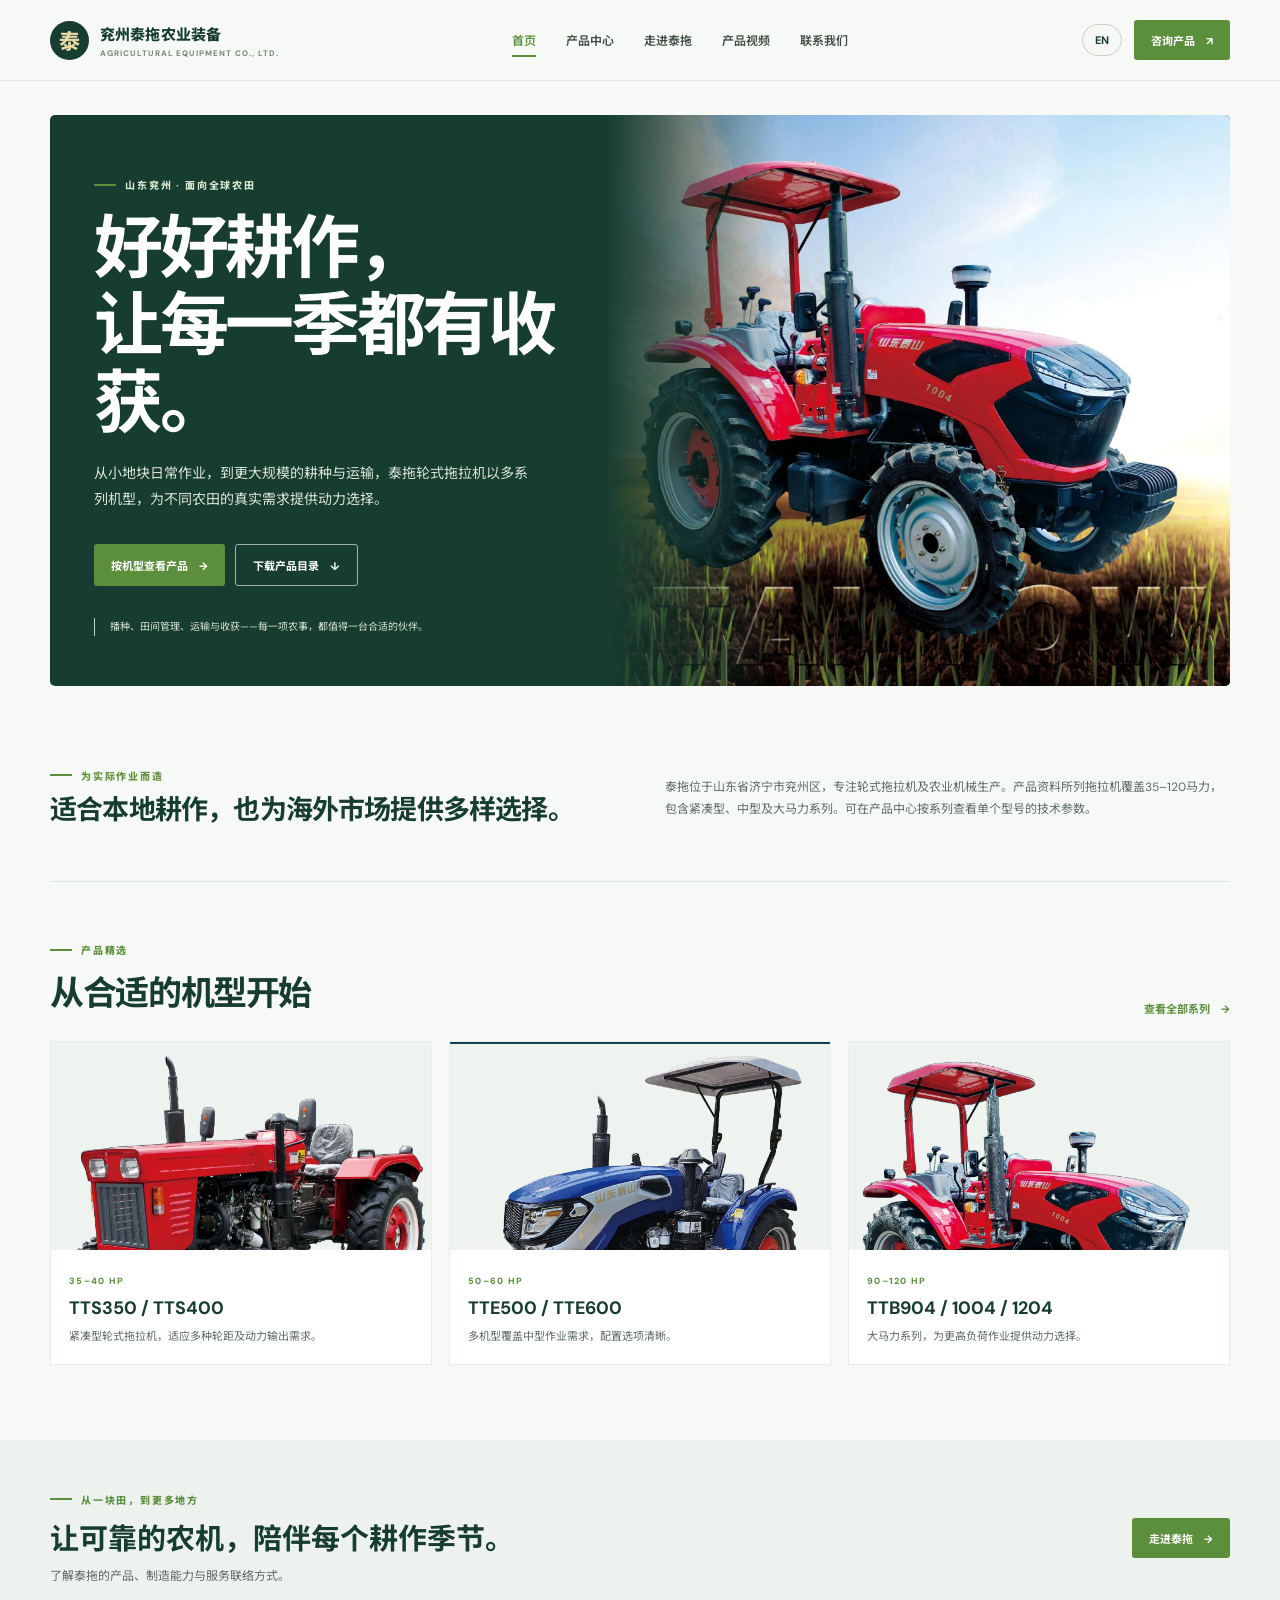
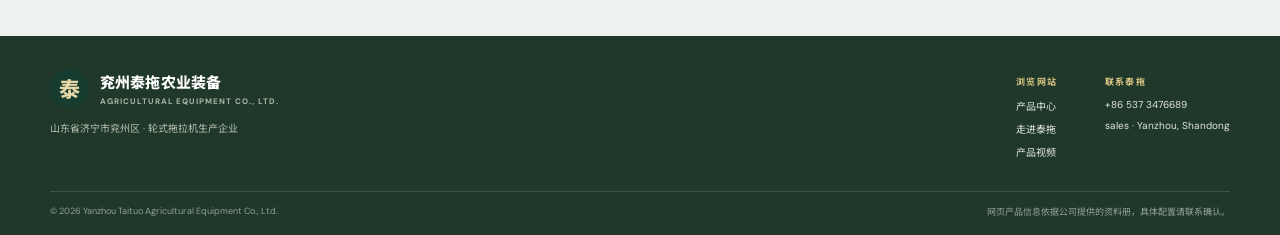
==== index.html @ d7dac6b2 "Add files via upload" ====
<!doctype html><html lang="zh-CN"><head><meta charset="utf-8"><meta name="viewport" content="width=device-width,initial-scale=1"><meta name="theme-color" content="#ffffff"><title>兖州泰拖农业装备有限公司 | Taituo Tractors</title><meta name="description" content="泰拖轮式拖拉机产品与企业介绍。Taituo wheeled tractors for farms at home and overseas."><link rel="stylesheet" href="site.css"></head><body>
<header class="site-header"><div class="wrap nav"><a class="brand" href="index.html"><span class="brandmark">泰</span><span><span class="brandname" data-zh="兖州泰拖农业装备" data-en="YANZHOU TAITUO">兖州泰拖农业装备</span><small>AGRICULTURAL EQUIPMENT CO., LTD.</small></span></a><nav class="navlinks"><a class="active" href="index.html" data-zh="首页" data-en="Home">首页</a><a href="products.html" data-zh="产品中心" data-en="Products">产品中心</a><a href="company.html" data-zh="走进泰拖" data-en="Our company">走进泰拖</a><a href="videos.html" data-zh="产品视频" data-en="Videos">产品视频</a><a href="contact.html" data-zh="联系我们" data-en="Contact">联系我们</a></nav><div class="navtools"><button class="lang" data-lang-button>EN</button><a class="nav-cta" href="contact.html" data-zh="咨询产品　↗" data-en="Enquire　↗">咨询产品　↗</a><button class="mobile-menu" aria-label="Menu">☰</button></div></div></header>
<main class="page"><section class="hero-home"><div class="wrap hero-grid"><div class="hero-text"><div class="eyebrow" data-zh="山东兖州 · 面向全球农田" data-en="YANZHOU, CHINA · FOR GROWING REGIONS WORLDWIDE">山东兖州 · 面向全球农田</div><h1 data-zh="好好耕作，<br>让每一季都有收获。" data-en="Made for the work.<br>Ready for every season.">好好耕作，<br>让每一季都有收获。</h1><p data-zh="从小地块日常作业，到更大规模的耕种与运输，泰拖轮式拖拉机以多系列机型，为不同农田的真实需求提供动力选择。" data-en="From everyday jobs on smaller plots to larger-scale cultivation and transport, Taituo's wheeled tractor range offers practical practical power choices for different field conditions.">从小地块日常作业，到更大规模的耕种与运输，泰拖轮式拖拉机以多系列机型，为不同农田的真实需求提供动力选择。</p><div class="hero-actions"><a class="btn" href="products.html" data-zh="按机型查看产品　→" data-en="Explore the range　→">按机型查看产品　→</a><a class="btn outline" href="taituo-catalogue.pdf" download data-zh="下载产品目录　↓" data-en="Download catalogue　↓">下载产品目录　↓</a></div><div class="season-line" data-zh="播种、田间管理、运输与收获——每一项农事，都值得一台合适的伙伴。" data-en="Planting, field care, transport and harvest—every season deserves the right partner.">播种、田间管理、运输与收获——每一项农事，都值得一台合适的伙伴。</div></div><div class="hero-photo" role="img" aria-label="Taituo tractor in a field"></div></div></section>
<section class="wrap intro-row"><div><div class="eyebrow" data-zh="为实际作业而造" data-en="DESIGNED AROUND REAL FARM WORK">为实际作业而造</div><h2 data-zh="适合本地耕作，也为海外市场提供多样选择。" data-en="Rooted in local farming. Ready for global markets.">适合本地耕作，也为海外市场提供多样选择。</h2></div><p data-zh="泰拖位于山东省济宁市兖州区，专注轮式拖拉机及农业机械生产。产品资料所列拖拉机覆盖35–120马力，包含紧凑型、中型及大马力系列。可在产品中心按系列查看单个型号的技术参数。" data-en="Based in Yanzhou, Jining, Shandong, Taituo focuses on wheeled tractors and agricultural machinery. The supplied catalogue covers 35–120 hp, with compact, mid-range and higher-power series. Visit Products to compare specifications by model.">泰拖位于山东省济宁市兖州区，专注轮式拖拉机及农业机械生产。产品资料所列拖拉机覆盖35–120马力，包含紧凑型、中型及大马力系列。可在产品中心按系列查看单个型号的技术参数。</p></section>
<section class="wrap feature-section"><div class="section-head"><div><div class="eyebrow" data-zh="产品精选" data-en="FROM THE TAITUO RANGE">产品精选</div><h2 data-zh="从合适的机型开始" data-en="Find the right fit">从合适的机型开始</h2></div><a class="text-link" href="products.html" data-zh="查看全部系列　→" data-en="See all series　→">查看全部系列　→</a></div><div class="feature-grid"><a class="feature-card" href="products.html#compact"><div class="feature-img"><img src="tractor-hd-5.png" alt="TTS350 series tractor"></div><div class="feature-info"><span>35–40 HP</span><h3>TTS350 / TTS400</h3><p data-zh="紧凑型轮式拖拉机，适应多种轮距及动力输出需求。" data-en="Compact wheeled tractors with multiple track and PTO configurations.">紧凑型轮式拖拉机，适应多种轮距及动力输出需求。</p></div></a><a class="feature-card" href="products.html#mid"><div class="feature-img"><img src="tractor-hd-4.png" alt="TTE500 series tractor"></div><div class="feature-info"><span>50–60 HP</span><h3>TTE500 / TTE600</h3><p data-zh="多机型覆盖中型作业需求，配置选项清晰。" data-en="A versatile mid-range lineup with clearly defined options.">多机型覆盖中型作业需求，配置选项清晰。</p></div></a><a class="feature-card" href="products.html#high"><div class="feature-img"><img src="tractor-hd-7.png" alt="TTB1204 series tractor"></div><div class="feature-info"><span>90–120 HP</span><h3>TTB904 / 1004 / 1204</h3><p data-zh="大马力系列，为更高负荷作业提供动力选择。" data-en="Higher-power options for demanding field operations.">大马力系列，为更高负荷作业提供动力选择。</p></div></a></div></section>
<section class="season-band"><div class="wrap season-band-inner"><div><div class="eyebrow" data-zh="从一块田，到更多地方" data-en="FROM ONE FIELD TO MANY">从一块田，到更多地方</div><h2 data-zh="让可靠的农机，陪伴每个耕作季节。" data-en="Reliable machinery, season after season.">让可靠的农机，陪伴每个耕作季节。</h2><p data-zh="了解泰拖的产品、制造能力与服务联络方式。" data-en="Explore the machinery, manufacturing and support behind Taituo.">了解泰拖的产品、制造能力与服务联络方式。</p></div><a class="btn" href="company.html" data-zh="走进泰拖　→" data-en="Meet Taituo　→">走进泰拖　→</a></div></section></main>
<footer class="footer"><div class="wrap"><div class="footer-top"><div><a class="brand" href="index.html"><span class="brandmark">泰</span><span><span class="brandname" data-zh="兖州泰拖农业装备" data-en="YANZHOU TAITUO">兖州泰拖农业装备</span><small>AGRICULTURAL EQUIPMENT CO., LTD.</small></span></a><p data-zh="山东省济宁市兖州区 · 轮式拖拉机生产企业" data-en="Yanzhou, Jining, Shandong · Wheeled tractor manufacturer">山东省济宁市兖州区 · 轮式拖拉机生产企业</p></div><div class="footer-links"><div class="footer-col"><b data-zh="浏览网站" data-en="EXPLORE">浏览网站</b><a href="products.html" data-zh="产品中心" data-en="Products">产品中心</a><a href="company.html" data-zh="走进泰拖" data-en="Our company">走进泰拖</a><a href="videos.html" data-zh="产品视频" data-en="Videos">产品视频</a></div><div class="footer-col"><b data-zh="联系泰拖" data-en="CONTACT">联系泰拖</b><a href="tel:+865373476689">+86 537 3476689</a><span>sales · Yanzhou, Shandong</span></div></div></div><div class="copyright"><span>© 2026 Yanzhou Taituo Agricultural Equipment Co., Ltd.</span><span data-zh="网页产品信息依据公司提供的资料册，具体配置请联系确认。" data-en="Specifications are based on the supplied catalogue. Please confirm configurations with Taituo.">网页产品信息依据公司提供的资料册，具体配置请联系确认。</span></div></div></footer><a class="mobile-cta" href="contact.html" data-zh="联系泰拖咨询产品　↗" data-en="Contact Taituo　↗">联系泰拖咨询产品　↗</a><script src="site.js"></script></body></html>
---- site.css ----
@import url('https://fonts.googleapis.com/css2?family=DM+Sans:wght@400;500;600;700&family=Noto+Sans+SC:wght@400;500;600;700;800&display=swap');
:root{--pine:#173d30;--pine-dark:#102f25;--leaf:#6f9f46;--clay:#5b8f3b;--soil:#edf2ee;--cream:#f7f9f7;--paper:#fff;--ink:#1e2e27;--muted:#5d6c64;--line:#dce4de;--sun:#d7b338}*{box-sizing:border-box}html{scroll-behavior:smooth}body{margin:0;background:var(--cream);color:var(--ink);font-family:'DM Sans','Noto Sans SC',sans-serif}a{color:inherit;text-decoration:none}button{font:inherit}.wrap{width:min(1180px,calc(100% - 56px));margin:auto}.site-header{background:var(--cream);position:sticky;top:0;z-index:10;border-bottom:1px solid #e3e9e4}.nav{height:80px;display:flex;align-items:center;justify-content:space-between}.brand{display:flex;align-items:center;gap:11px;color:var(--pine);font-weight:800}.brandmark{height:39px;width:39px;border-radius:50%;display:grid;place-items:center;background:var(--pine);color:#e7d9a7;font-size:21px}.brandname{font-size:15px;letter-spacing:.01em}.brand small{display:block;font-size:8px;letter-spacing:.12em;color:#7c887d;margin-top:3px}.navlinks{display:flex;gap:30px;align-items:center;font-size:12px;color:#3e4c43;font-weight:600}.navlinks a{padding:30px 0;position:relative}.navlinks a:hover,.navlinks a.active{color:var(--clay)}.navlinks a.active:after{content:"";position:absolute;bottom:22px;left:0;right:0;height:2px;background:var(--clay)}.navtools{display:flex;align-items:center;gap:12px}.lang{background:none;border:1px solid #cbd0c7;border-radius:30px;padding:8px 12px;color:var(--pine);font-size:11px;font-weight:700;cursor:pointer}.nav-cta,.btn{background:var(--clay);color:#fff;padding:12px 17px;border-radius:3px;font-size:11px;font-weight:700;display:inline-flex;gap:15px;align-items:center}.nav-cta:hover,.btn:hover{background:#9e4d34}.mobile-menu{display:none;background:none;border:0;color:var(--pine);font-size:24px}.page{min-height:calc(100vh - 270px)}.eyebrow{font-size:10px;text-transform:uppercase;letter-spacing:.18em;color:var(--clay);font-weight:800;display:flex;gap:9px;align-items:center}.eyebrow:before{content:"";height:2px;width:22px;background:var(--clay)}h1,h2,h3,p{margin-top:0}h1{font-size:clamp(42px,5.7vw,69px);letter-spacing:-.05em;line-height:1.12;margin:18px 0}.hero-home{padding:34px 0 45px}.hero-grid{display:grid;grid-template-columns:.94fr 1.06fr;background:var(--pine);min-height:510px;overflow:hidden;border-radius:5px}.hero-text{padding:62px 8% 50px;color:#fff;display:flex;flex-direction:column;align-items:flex-start;justify-content:center}.hero-text h1{color:#fff}.hero-text p{max-width:445px;color:#dce5d8;font-size:14px;line-height:1.9}.hero-text .eyebrow{color:#d8e6cf}.hero-photo{background:url('hero-field.jpg') center/cover no-repeat;min-height:100%;position:relative}.hero-photo:after{content:"";position:absolute;inset:0;background:linear-gradient(90deg,var(--pine) 0%,#29483700 28%)}.hero-actions{display:flex;gap:10px;flex-wrap:wrap;margin-top:17px}.btn.outline{background:transparent;border:1px solid #ffffff9a}.season-line{border-left:1px solid #c6d1be;padding-left:15px;margin-top:32px;color:#d9e2d3;font-size:10px;line-height:1.8}.intro-row{display:grid;grid-template-columns:1fr 1fr;gap:50px;align-items:center;padding:37px 0 53px;border-bottom:1px solid var(--line)}.intro-row h2{font-size:27px;letter-spacing:-.03em;color:var(--pine);line-height:1.35;margin:9px 0 0}.intro-row p{font-size:12px;line-height:1.85;color:var(--muted);margin:0}.feature-section{padding:60px 0 75px}.section-head{display:flex;justify-content:space-between;align-items:end;gap:30px;margin-bottom:25px}.section-head h2{font-size:34px;letter-spacing:-.04em;color:var(--pine);margin:9px 0 0}.section-head p{color:var(--muted);font-size:12px;max-width:380px;line-height:1.8;margin:0}.text-link{font-size:11px;font-weight:700;color:var(--clay)}.feature-grid{display:grid;grid-template-columns:repeat(3,1fr);gap:17px}.feature-card{background:#fff;border:1px solid #e8eee9}.feature-img{height:208px;background:#eff3ef;display:grid;place-items:center;overflow:hidden}.feature-img img{height:100%;width:100%;object-fit:contain}.feature-info{padding:18px}.feature-info span{font-size:9px;color:var(--clay);font-weight:800;letter-spacing:.14em}.feature-info h3{font-size:18px;color:var(--pine);margin:7px 0}.feature-info p{font-size:11px;color:var(--muted);line-height:1.65;margin:0}.season-band{background:#edf2ee;padding:52px 0}.season-band-inner{display:flex;align-items:center;justify-content:space-between;gap:30px}.season-band h2{font-size:29px;color:var(--pine);margin:8px 0}.season-band p{color:var(--muted);font-size:12px;margin:0}.page-banner{background:#eef3ef;padding:53px 0 49px;border-bottom:1px solid var(--line)}.page-banner h1{font-size:43px;color:var(--pine);margin:10px 0}.page-banner p{font-size:12px;color:var(--muted);line-height:1.8;margin:0;max-width:650px}.products-main{padding:35px 0 80px}.series-tabs{display:flex;gap:8px;flex-wrap:wrap;margin-bottom:23px}.series-tab{border:1px solid #d3ddd5;border-radius:2px;padding:11px 15px;background:transparent;color:var(--pine);font-size:11px;font-weight:700;cursor:pointer}.series-tab.active,.series-tab:hover{background:var(--pine);color:#fff;border-color:var(--pine)}.series-panel{display:none;background:#fff;border:1px solid #e4ebe5}.series-panel.active{display:grid;grid-template-columns:.85fr 1.15fr}.series-visual{background:#eff3ef;padding:20px;display:flex;flex-direction:column;justify-content:center}.series-visual img{width:100%;height:330px;object-fit:contain}.series-thumbs{display:grid;grid-template-columns:repeat(3,1fr);gap:8px;margin-top:10px}.series-thumbs button{height:66px;border:1px solid #dce4de;padding:0;background:#fff;cursor:pointer;overflow:hidden}.series-thumbs button:hover,.series-thumbs button.active{border-color:var(--clay)}.series-thumbs img{width:100%;height:100%;object-fit:cover}.series-visual p{font-size:11px;line-height:1.7;color:var(--muted);margin:12px 4px 0}.series-data{padding:30px 29px}.series-data h2{font-size:26px;color:var(--pine);margin:4px 0 8px}.series-data>p{font-size:11px;color:var(--muted);line-height:1.7}.table-scroll{overflow:auto;margin-top:18px}table{border-collapse:collapse;width:100%;min-width:580px;font-size:10px}th{background:var(--pine);color:#fff;text-align:left;font-weight:600}th,td{padding:10px 9px;border-bottom:1px solid #e2e9e3;vertical-align:top}td:first-child{font-weight:700;color:var(--pine);white-space:nowrap;background:#f2f6f2}.spec-note{font-size:10px;color:#788176;line-height:1.6;margin-top:12px}.company-grid{display:grid;grid-template-columns:1fr 1fr;gap:54px;align-items:center;padding:54px 0 58px}.company-photo{height:410px;background:url('factory-line.jpg') center/cover;border-radius:3px}.company-copy h2{font-size:34px;line-height:1.28;color:var(--pine);margin:12px 0 18px}.company-copy p{font-size:12px;line-height:1.95;color:var(--muted)}.company-values{display:grid;grid-template-columns:1fr 1fr;gap:11px;margin-top:25px}.value{border-top:1px solid var(--line);padding:12px 0}.value b{font-size:11px;color:var(--pine)}.value span{display:block;font-size:10px;color:var(--muted);margin-top:4px}.company-strip{background:var(--pine);color:#fff;padding:40px 0}.company-strip-inner{display:grid;grid-template-columns:repeat(3,1fr);gap:25px}.company-strip b{font-size:22px;display:block}.company-strip span{font-size:10px;color:#cbd7c8}.videos-main{padding:38px 0 80px}.video-grid{display:grid;grid-template-columns:repeat(6,minmax(0,1fr));gap:17px}.video-card{grid-column:span 2}.video-card{background:#fff;border:1px solid #e4ebe5}.video-card video{width:100%;height:210px;object-fit:contain;display:block;background:#283d30}.video-info{padding:14px 16px 16px}.video-info h3{font-size:13px;color:var(--pine);margin:0 0 5px}.video-info p{font-size:10px;color:var(--muted);line-height:1.6;margin:0}.video-index{color:var(--clay);font-size:9px;letter-spacing:.12em;font-weight:800;margin-bottom:5px}.contact-main{display:grid;grid-template-columns:.95fr 1.05fr;gap:55px;padding:53px 0 75px}.contact-main h2{font-size:34px;color:var(--pine);line-height:1.3;margin:12px 0 15px}.contact-main p{font-size:12px;color:var(--muted);line-height:1.9}.contact-card{background:#eef3ef;padding:28px}.contact-item{padding:15px 0;border-bottom:1px solid #dce4de}.contact-item:last-child{border:0}.contact-item span{display:block;font-size:9px;color:var(--clay);font-weight:800;letter-spacing:.14em;margin-bottom:5px}.contact-item b,.contact-item a{font-size:13px;color:var(--pine)}.map-panel{background:var(--pine);color:#fff;min-height:100%;display:flex;flex-direction:column;justify-content:center;padding:37px}.map-panel .map-kicker{font-size:9px;color:#d7b338;letter-spacing:.15em}.map-panel h3{font-size:24px;margin:11px 0}.map-panel p{font-size:11px;color:#d7e0d5;line-height:1.8;margin:0}.footer{background:#20382a;color:#fff;padding:33px 0 17px}.footer-top{display:flex;justify-content:space-between;gap:30px;padding-bottom:24px}.footer .brand{color:#fff}.footer .brand small{color:#a7b3a6}.footer p{font-size:10px;color:#b5c0b2;margin:12px 0 0;line-height:1.7}.footer-links{display:flex;gap:48px}.footer-col b{font-size:9px;letter-spacing:.13em;color:#d8c482}.footer-col span,.footer-col a{font-size:10px;color:#e1e7dd;display:block;margin:8px 0}.copyright{font-size:9px;color:#91a196;border-top:1px solid #ffffff22;padding-top:13px;display:flex;justify-content:space-between;gap:15px}.mobile-cta{display:none}
+@media(max-width:850px){.wrap{width:calc(100% - 36px)}.nav{height:68px}.navlinks{display:none;position:absolute;top:68px;left:0;right:0;background:var(--cream);padding:9px 18px 17px;border-bottom:1px solid var(--line);flex-direction:column;gap:0;align-items:stretch}.navlinks.open{display:flex}.navlinks a{padding:12px 0}.navlinks a.active:after{display:none}.nav-cta{display:none}.mobile-menu{display:block}.hero-grid{grid-template-columns:1fr;min-height:auto}.hero-text{padding:46px 8% 36px}.hero-photo{min-height:320px;grid-row:1}.hero-photo:after{background:linear-gradient(0deg,var(--pine) 0%,transparent 35%)}.hero-home{padding-top:18px}.intro-row{grid-template-columns:1fr;gap:15px;padding:26px 0 36px}.section-head{display:block}.section-head p{margin-top:12px}.feature-grid{grid-template-columns:1fr}.feature-img{height:240px}.season-band-inner{align-items:flex-start;flex-direction:column}.page-banner{padding:38px 0}.page-banner h1{font-size:35px}.series-panel.active{grid-template-columns:1fr}.series-visual img{height:270px}.series-data{padding:23px 18px}.company-grid{grid-template-columns:1fr;gap:28px;padding:35px 0}.company-photo{height:280px;order:2}.company-copy h2{font-size:30px}.video-grid{grid-template-columns:repeat(2,minmax(0,1fr))}.video-card{grid-column:span 1}.video-card video{height:175px}.company-strip-inner{gap:12px}.company-strip b{font-size:18px}.contact-main{grid-template-columns:1fr;gap:19px;padding:33px 0 55px}.map-panel{min-height:240px}.footer-top{display:block}.footer-links{margin-top:24px;gap:34px}.copyright{flex-direction:column}.mobile-cta{display:block;position:fixed;bottom:10px;left:13px;right:13px;z-index:11;background:var(--clay);color:white;text-align:center;padding:13px;border-radius:3px;font-size:11px;font-weight:700;box-shadow:0 5px 20px #0002}}
+@media(max-width:480px){.video-grid{grid-template-columns:1fr}.video-card{grid-column:span 1}.video-card video{height:220px}.feature-img{height:220px}.company-strip-inner{grid-template-columns:1fr}.footer-links{gap:22px}.navtools{gap:7px}}
*** End Patch
.series-visual .series-thumbs img{height:100%;width:100%;object-fit:cover}
.series-panel.active{grid-template-columns:minmax(0,.85fr) minmax(0,1.15fr)}.series-visual,.series-data{min-width:0}.table-scroll{max-width:100%}
@media(max-width:980px){.series-panel.active{grid-template-columns:1fr}.series-visual img.series-main{height:285px}.series-visual .series-thumbs button{height:72px}}

/* Polished product detail, company gallery and arrival information */
.series-thumbs{grid-template-columns:repeat(4,minmax(0,1fr))}
.series-thumbs button{position:relative;height:72px;border-radius:3px}
.series-thumbs button span{position:absolute;left:0;right:0;bottom:0;padding:4px 3px;background:#102f25dc;color:#fff;font-size:9px;text-align:center;letter-spacing:.04em}
.series-main{cursor:zoom-in;transition:transform .25s ease}
.series-main:hover{transform:scale(1.015)}
.series-features{border-top:1px solid var(--line);margin-top:23px;padding-top:18px}
.feature-kicker{font-size:10px;letter-spacing:.14em;font-weight:800;color:var(--pine);margin-bottom:12px}
.series-feature-grid{display:grid;grid-template-columns:repeat(3,minmax(0,1fr));gap:10px}
.series-feature{padding:13px;background:#f5f8f5;border:1px solid #e5ebe6;border-radius:3px}
.series-feature>span{font-size:9px;color:#738b78;letter-spacing:.06em}
.series-feature h3{font-size:13px;line-height:1.4;color:var(--pine);margin:7px 0}
.series-feature p{font-size:10px;line-height:1.65;color:var(--muted);margin:0}
.company-gallery{padding:12px 0 64px}
.company-gallery .section-head{margin-bottom:19px}
.company-gallery-grid{display:grid;grid-template-columns:repeat(3,minmax(0,1fr));gap:12px}
.company-gallery-grid img{display:block;width:100%;aspect-ratio:1.55;object-fit:cover;border-radius:3px;background:#eef2ee}
.contact-main{align-items:stretch}
.map-panel{background:#f0f4f0;color:var(--ink);border:1px solid #e2e9e3;border-radius:4px;padding:34px}
.map-panel .map-kicker{color:#71865f;font-weight:800}
.map-panel h3{color:var(--pine);font-size:29px}
.map-panel .arrival-lead{color:var(--muted);font-size:12px;line-height:1.85;margin-bottom:20px}
.transport-list{display:grid;gap:9px}
.transport-item{display:flex;align-items:center;gap:12px;background:#fff;border:1px solid #e0e8e1;padding:12px;border-radius:3px;color:var(--pine);transition:border-color .2s,transform .2s}
.transport-item:hover{border-color:var(--leaf);transform:translateY(-1px)}
.transport-icon{display:grid;place-items:center;width:42px;height:38px;flex:0 0 42px;background:#edf4ed;color:#386440;font-size:10px;font-weight:800;border-radius:3px}
.transport-item span:nth-child(2){flex:1}
.transport-item b{display:block;font-size:13px}
.transport-item small{display:block;font-size:10px;color:var(--muted);margin-top:4px}
.transport-item i{font-style:normal;color:var(--leaf)}
.arrival-call{display:inline-flex;margin-top:17px;padding:12px 15px;background:var(--pine);color:#fff;font-weight:700;font-size:11px;border-radius:3px}
.image-viewer{border:0;border-radius:4px;padding:14px;background:#f7f9f7;max-width:min(94vw,1320px);max-height:94vh;overflow:visible;box-shadow:0 20px 70px #09170f55}
.image-viewer::backdrop{background:#0b1712d9}
.image-viewer img{display:block;max-width:88vw;max-height:86vh;object-fit:contain}
.image-viewer button{position:absolute;right:-14px;top:-14px;width:38px;height:38px;border:0;border-radius:50%;background:#fff;color:var(--pine);font-size:24px;cursor:pointer;box-shadow:0 2px 12px #0003}
@media(max-width:850px){.series-feature-grid{grid-template-columns:1fr}.company-gallery-grid{grid-template-columns:1fr 1fr}.map-panel{padding:25px}.series-thumbs button{height:67px}}
@media(max-width:480px){.company-gallery-grid{grid-template-columns:1fr}.series-thumbs{gap:6px}.series-thumbs button{height:60px}.series-feature{padding:12px}}
@media(min-width:851px){.video-card:nth-last-child(2):nth-child(3n+1){grid-column:2/span 2}.video-card:last-child:nth-child(3n+2){grid-column:4/span 2}}
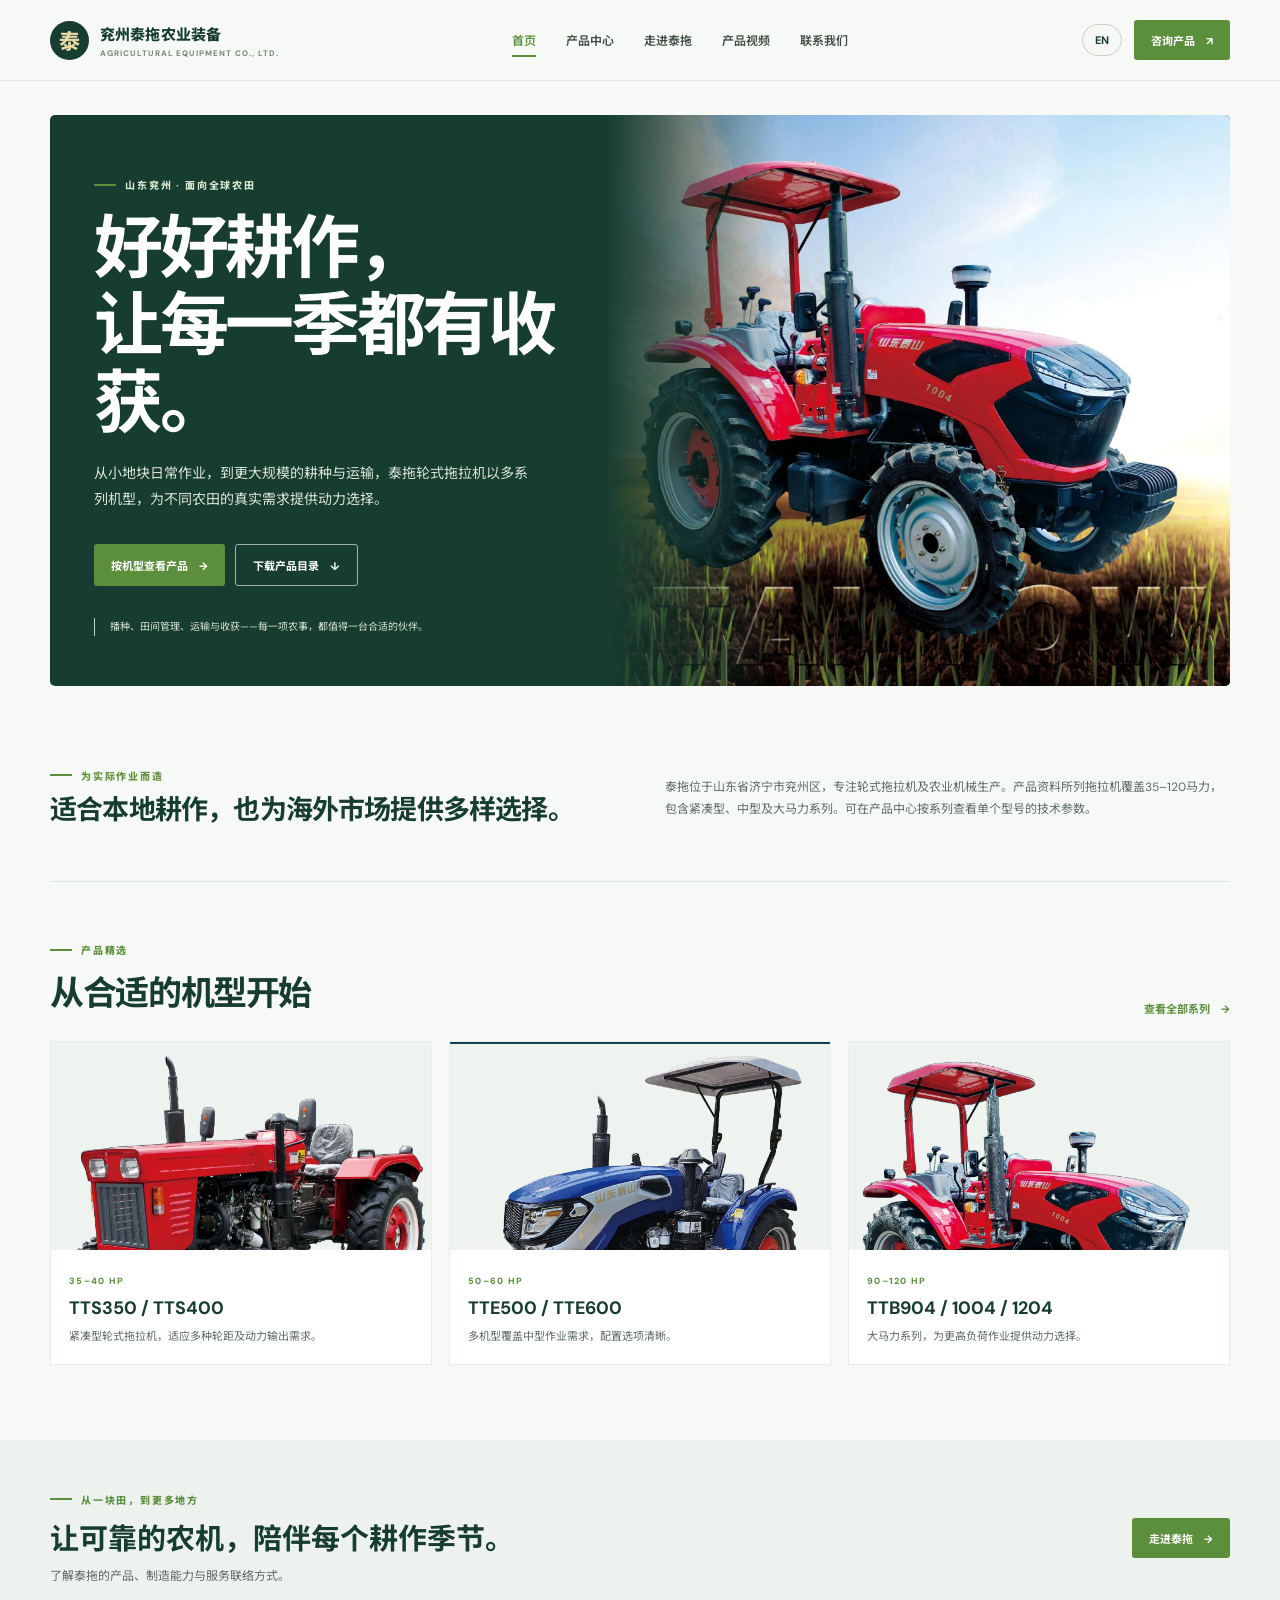
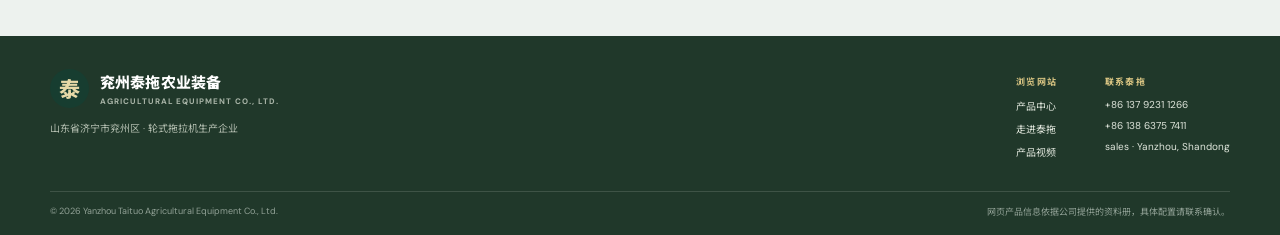
==== commit 5f8303b1: "Add files via upload" ====
--- a/index.html
+++ b/index.html
@@ -4,4 +4,4 @@
 <section class="wrap intro-row"><div><div class="eyebrow" data-zh="为实际作业而造" data-en="DESIGNED AROUND REAL FARM WORK">为实际作业而造</div><h2 data-zh="适合本地耕作，也为海外市场提供多样选择。" data-en="Rooted in local farming. Ready for global markets.">适合本地耕作，也为海外市场提供多样选择。</h2></div><p data-zh="泰拖位于山东省济宁市兖州区，专注轮式拖拉机及农业机械生产。产品资料所列拖拉机覆盖35–120马力，包含紧凑型、中型及大马力系列。可在产品中心按系列查看单个型号的技术参数。" data-en="Based in Yanzhou, Jining, Shandong, Taituo focuses on wheeled tractors and agricultural machinery. The supplied catalogue covers 35–120 hp, with compact, mid-range and higher-power series. Visit Products to compare specifications by model.">泰拖位于山东省济宁市兖州区，专注轮式拖拉机及农业机械生产。产品资料所列拖拉机覆盖35–120马力，包含紧凑型、中型及大马力系列。可在产品中心按系列查看单个型号的技术参数。</p></section>
 <section class="wrap feature-section"><div class="section-head"><div><div class="eyebrow" data-zh="产品精选" data-en="FROM THE TAITUO RANGE">产品精选</div><h2 data-zh="从合适的机型开始" data-en="Find the right fit">从合适的机型开始</h2></div><a class="text-link" href="products.html" data-zh="查看全部系列　→" data-en="See all series　→">查看全部系列　→</a></div><div class="feature-grid"><a class="feature-card" href="products.html#compact"><div class="feature-img"><img src="tractor-hd-5.png" alt="TTS350 series tractor"></div><div class="feature-info"><span>35–40 HP</span><h3>TTS350 / TTS400</h3><p data-zh="紧凑型轮式拖拉机，适应多种轮距及动力输出需求。" data-en="Compact wheeled tractors with multiple track and PTO configurations.">紧凑型轮式拖拉机，适应多种轮距及动力输出需求。</p></div></a><a class="feature-card" href="products.html#mid"><div class="feature-img"><img src="tractor-hd-4.png" alt="TTE500 series tractor"></div><div class="feature-info"><span>50–60 HP</span><h3>TTE500 / TTE600</h3><p data-zh="多机型覆盖中型作业需求，配置选项清晰。" data-en="A versatile mid-range lineup with clearly defined options.">多机型覆盖中型作业需求，配置选项清晰。</p></div></a><a class="feature-card" href="products.html#high"><div class="feature-img"><img src="tractor-hd-7.png" alt="TTB1204 series tractor"></div><div class="feature-info"><span>90–120 HP</span><h3>TTB904 / 1004 / 1204</h3><p data-zh="大马力系列，为更高负荷作业提供动力选择。" data-en="Higher-power options for demanding field operations.">大马力系列，为更高负荷作业提供动力选择。</p></div></a></div></section>
 <section class="season-band"><div class="wrap season-band-inner"><div><div class="eyebrow" data-zh="从一块田，到更多地方" data-en="FROM ONE FIELD TO MANY">从一块田，到更多地方</div><h2 data-zh="让可靠的农机，陪伴每个耕作季节。" data-en="Reliable machinery, season after season.">让可靠的农机，陪伴每个耕作季节。</h2><p data-zh="了解泰拖的产品、制造能力与服务联络方式。" data-en="Explore the machinery, manufacturing and support behind Taituo.">了解泰拖的产品、制造能力与服务联络方式。</p></div><a class="btn" href="company.html" data-zh="走进泰拖　→" data-en="Meet Taituo　→">走进泰拖　→</a></div></section></main>
-<footer class="footer"><div class="wrap"><div class="footer-top"><div><a class="brand" href="index.html"><span class="brandmark">泰</span><span><span class="brandname" data-zh="兖州泰拖农业装备" data-en="YANZHOU TAITUO">兖州泰拖农业装备</span><small>AGRICULTURAL EQUIPMENT CO., LTD.</small></span></a><p data-zh="山东省济宁市兖州区 · 轮式拖拉机生产企业" data-en="Yanzhou, Jining, Shandong · Wheeled tractor manufacturer">山东省济宁市兖州区 · 轮式拖拉机生产企业</p></div><div class="footer-links"><div class="footer-col"><b data-zh="浏览网站" data-en="EXPLORE">浏览网站</b><a href="products.html" data-zh="产品中心" data-en="Products">产品中心</a><a href="company.html" data-zh="走进泰拖" data-en="Our company">走进泰拖</a><a href="videos.html" data-zh="产品视频" data-en="Videos">产品视频</a></div><div class="footer-col"><b data-zh="联系泰拖" data-en="CONTACT">联系泰拖</b><a href="tel:+865373476689">+86 537 3476689</a><span>sales · Yanzhou, Shandong</span></div></div></div><div class="copyright"><span>© 2026 Yanzhou Taituo Agricultural Equipment Co., Ltd.</span><span data-zh="网页产品信息依据公司提供的资料册，具体配置请联系确认。" data-en="Specifications are based on the supplied catalogue. Please confirm configurations with Taituo.">网页产品信息依据公司提供的资料册，具体配置请联系确认。</span></div></div></footer><a class="mobile-cta" href="contact.html" data-zh="联系泰拖咨询产品　↗" data-en="Contact Taituo　↗">联系泰拖咨询产品　↗</a><script src="site.js"></script></body></html>
+<footer class="footer"><div class="wrap"><div class="footer-top"><div><a class="brand" href="index.html"><span class="brandmark">泰</span><span><span class="brandname" data-zh="兖州泰拖农业装备" data-en="YANZHOU TAITUO">兖州泰拖农业装备</span><small>AGRICULTURAL EQUIPMENT CO., LTD.</small></span></a><p data-zh="山东省济宁市兖州区 · 轮式拖拉机生产企业" data-en="Yanzhou, Jining, Shandong · Wheeled tractor manufacturer">山东省济宁市兖州区 · 轮式拖拉机生产企业</p></div><div class="footer-links"><div class="footer-col"><b data-zh="浏览网站" data-en="EXPLORE">浏览网站</b><a href="products.html" data-zh="产品中心" data-en="Products">产品中心</a><a href="company.html" data-zh="走进泰拖" data-en="Our company">走进泰拖</a><a href="videos.html" data-zh="产品视频" data-en="Videos">产品视频</a></div><div class="footer-col"><b data-zh="联系泰拖" data-en="CONTACT">联系泰拖</b><a href="tel:+8613792311266">+86 137 9231 1266</a><a href="tel:+8613863757411">+86 138 6375 7411</a><span>sales · Yanzhou, Shandong</span></div></div></div><div class="copyright"><span>© 2026 Yanzhou Taituo Agricultural Equipment Co., Ltd.</span><span data-zh="网页产品信息依据公司提供的资料册，具体配置请联系确认。" data-en="Specifications are based on the supplied catalogue. Please confirm configurations with Taituo.">网页产品信息依据公司提供的资料册，具体配置请联系确认。</span></div></div></footer><a class="mobile-cta" href="contact.html" data-zh="联系泰拖咨询产品　↗" data-en="Contact Taituo　↗">联系泰拖咨询产品　↗</a><script src="site.js"></script></body></html>
